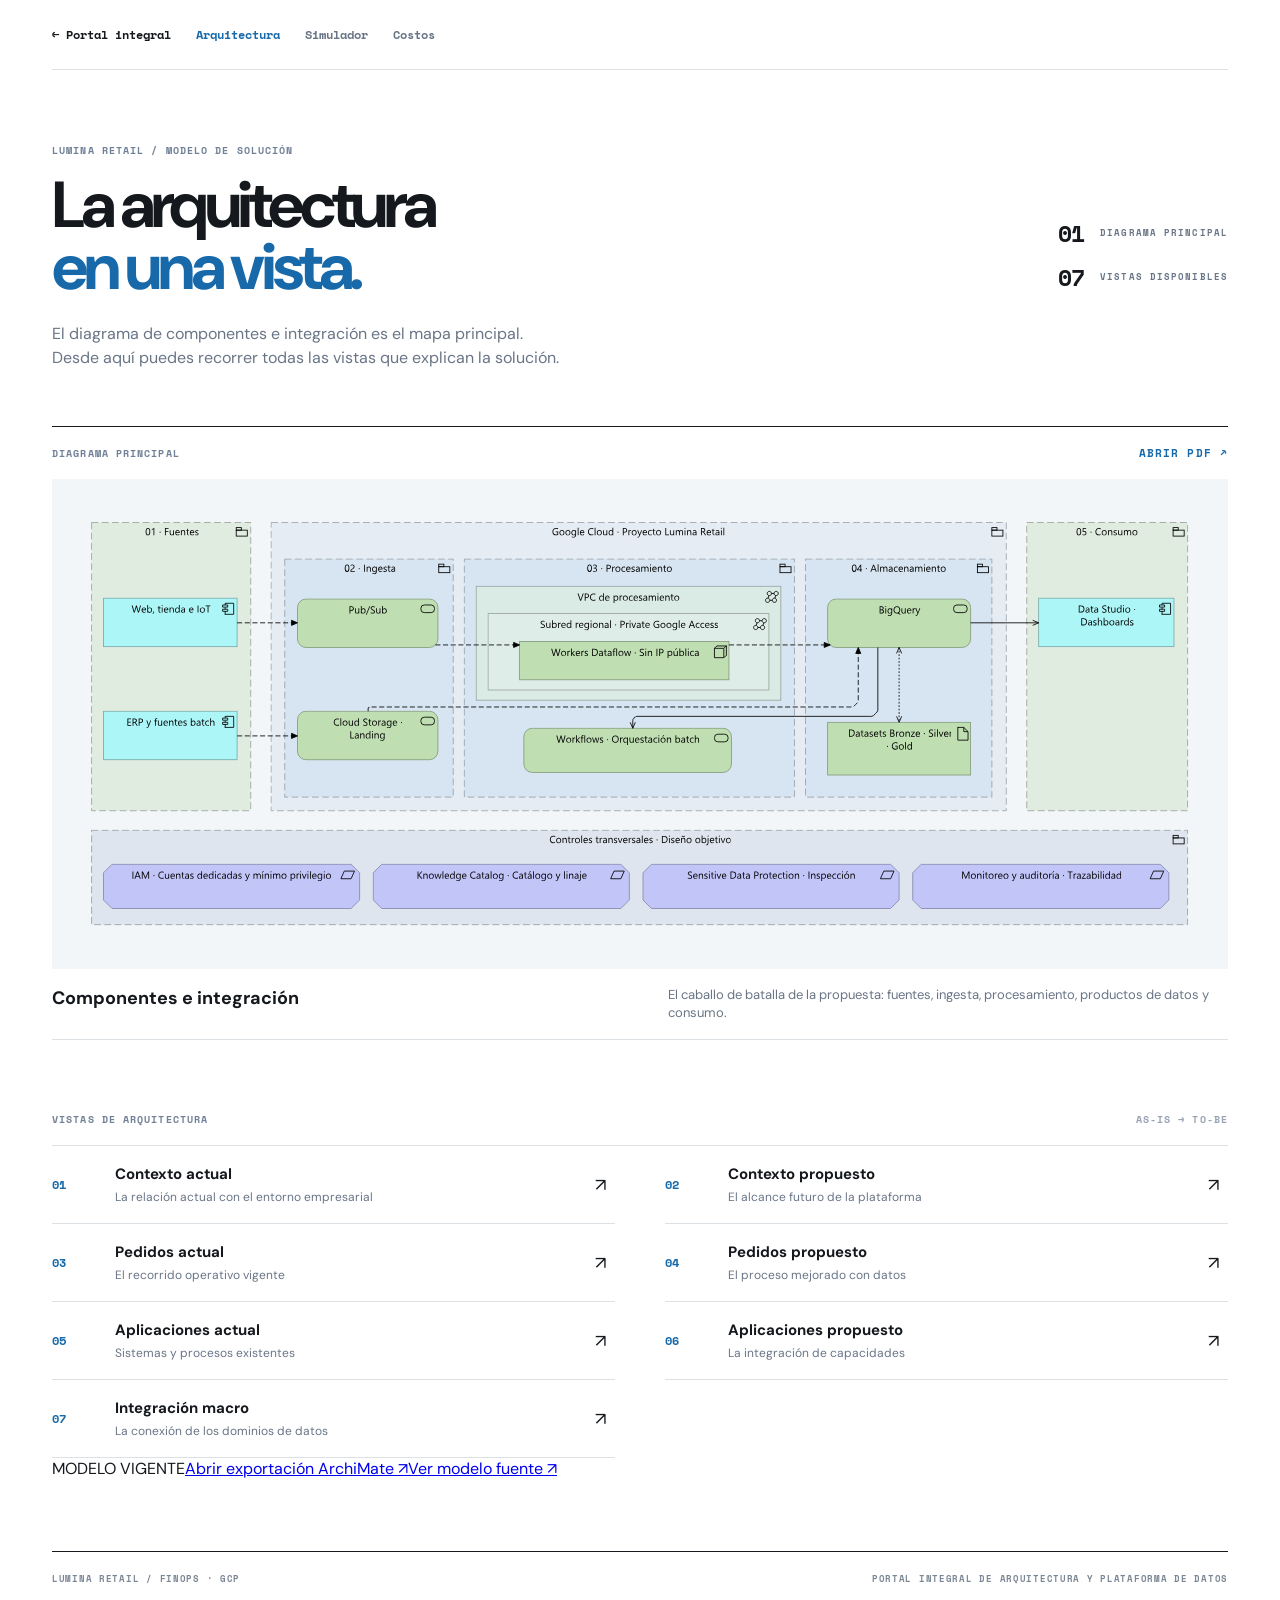
==== docs/arquitectura/index.html @ b5a973d7 "feat: add unified navigation and architecture viewer" ====
<!doctype html>
<html lang="es">
<head><meta charset="utf-8"><meta name="viewport" content="width=device-width,initial-scale=1"><title>Lumina · Arquitectura</title><link rel="stylesheet" href="styles.css"></head>
<body>
  <div class="wrap">
    <nav class="nav"><a href="../">← Portal integral</a><a class="active" href="./">Arquitectura</a><a href="../simulador/">Simulador</a><a href="../costos/">Costos</a></nav>
    <header><div><span class="eyebrow">LUMINA RETAIL / MODELO DE SOLUCIÓN</span><h1>La arquitectura<br><em>en una vista.</em></h1><p>El diagrama de componentes e integración es el mapa principal. Desde aquí puedes recorrer todas las vistas que explican la solución.</p></div><div class="meta"><b>01</b><span>diagrama principal</span><b>07</b><span>vistas disponibles</span></div></header>
    <main>
      <section class="hero"><div class="section-head"><span>DIAGRAMA PRINCIPAL</span><a href="../report-resources/figures/arquitectura/09_arquitectura_red_overview.pdf">Abrir PDF ↗</a></div><a class="hero-image" href="../report-resources/figures/arquitectura/09_arquitectura_red_overview.pdf"><img src="../report-resources/figures/arquitectura/09_arquitectura_red_overview.svg" alt="Diagrama de componentes e integración de Lumina Retail"></a><div class="hero-caption"><strong>Componentes e integración</strong><span>El caballo de batalla de la propuesta: fuentes, ingesta, procesamiento, productos de datos y consumo.</span></div></section>
      <section class="gallery"><div class="section-head"><span>VISTAS DE ARQUITECTURA</span><span class="muted">AS-IS → TO-BE</span></div><div class="grid" id="gallery"></div><div class="canonical"><span>MODELO VIGENTE</span><a href="../architecture/generated/arquitectura-archimate.pdf">Abrir exportación ArchiMate ↗</a><a href="https://github.com/Codenid/lumina-retail-data-platform/blob/main/docs/architecture/RetailSmart_ArquitecturaSolución.archimate">Ver modelo fuente ↗</a></div></section>
    </main>
    <footer><span>LUMINA RETAIL / FINOPS · GCP</span><span>Portal integral de arquitectura y plataforma de datos</span></footer>
  </div>
  <script>
    const views=[['01','Contexto actual','La relación actual con el entorno empresarial','01_contextual_asis.pdf'],['02','Contexto propuesto','El alcance futuro de la plataforma','02_contextual_tobe.pdf'],['03','Pedidos actual','El recorrido operativo vigente','03_pedidos_asis.pdf'],['04','Pedidos propuesto','El proceso mejorado con datos','04_pedidos_tobe.pdf'],['05','Aplicaciones actual','Sistemas y procesos existentes','05_aplicaciones_procesos_asis.pdf'],['06','Aplicaciones propuesto','La integración de capacidades','06_aplicaciones_procesos_tobe.pdf'],['07','Integración macro','La conexión de los dominios de datos','07_integracion_macro_tobe.pdf']];
    document.querySelector('#gallery').innerHTML=views.map(v=>`<a class="tile" href="../report-resources/figures/arquitectura/${v[3]}"><span class="tile-no">${v[0]}</span><div><b>${v[1]}</b><small>${v[2]}</small></div><strong>↗</strong></a>`).join('');
  </script>
</body></html>
---- docs/arquitectura/styles.css ----
@import url('https://fonts.googleapis.com/css2?family=DM+Sans:wght@400;500;600;700&family=Space+Mono:wght@400;700&display=swap');
:root{--ink:#15191e;--muted:#697586;--line:#dce1e6;--blue:#1769aa;--soft:#f3f6f8}*{box-sizing:border-box}body{margin:0;background:#fff;color:var(--ink);font-family:'DM Sans',sans-serif}.wrap{max-width:1360px;margin:auto;padding:0 52px}.nav{height:70px;border-bottom:1px solid var(--line);display:flex;align-items:center;gap:25px}.nav a{font:600 12px 'Space Mono',monospace;color:var(--muted);text-decoration:none}.nav a:first-child{color:var(--ink)}.nav .active{color:var(--blue)}header{display:flex;justify-content:space-between;gap:50px;padding:68px 0 55px}.eyebrow,.section-head,.meta{font:700 10px 'Space Mono',monospace;letter-spacing:.11em;text-transform:uppercase;color:#718096}h1{font-size:65px;line-height:.95;letter-spacing:-.065em;margin:16px 0 23px}h1 em{font-style:normal;color:var(--blue)}header p{max-width:520px;color:var(--muted);font-size:16px;line-height:1.55;margin:0}.meta{display:grid;grid-template-columns:auto auto;align-content:center;gap:10px 16px;min-width:170px}.meta b{font-size:23px;color:var(--ink);letter-spacing:-.04em}.meta span{font-size:9px;align-self:center;color:var(--muted)}.hero{border-top:1px solid var(--ink);padding-top:18px}.section-head{display:flex;justify-content:space-between;align-items:center;margin-bottom:18px}.section-head a{font:600 11px 'Space Mono',monospace;color:var(--blue);text-decoration:none}.hero-image{display:block;background:var(--soft);padding:30px}.hero-image img{display:block;width:100%;height:430px;object-fit:contain;mix-blend-mode:multiply}.hero-caption{display:flex;justify-content:space-between;gap:40px;padding:17px 0;border-bottom:1px solid var(--line)}.hero-caption strong{font-size:18px}.hero-caption span{max-width:560px;color:var(--muted);font-size:13px;line-height:1.4}.gallery{padding:72px 0}.muted{color:#98a2b3}.grid{display:grid;grid-template-columns:1fr 1fr;gap:0 50px;border-top:1px solid var(--line)}.tile{display:grid;grid-template-columns:48px 1fr 20px;gap:15px;align-items:center;padding:18px 0;border-bottom:1px solid var(--line);color:var(--ink);text-decoration:none}.tile:hover b{color:var(--blue)}.tile-no{font:700 12px 'Space Mono',monospace;color:var(--blue)}.tile b{display:block;font-size:15px}.tile small{display:block;color:var(--muted);font-size:12px;margin-top:5px}.tile strong{font-size:18px;font-weight:400}footer{border-top:1px solid var(--ink);padding:20px 0 30px;display:flex;justify-content:space-between;font:700 9px 'Space Mono',monospace;letter-spacing:.08em;color:#7b8794;text-transform:uppercase}@media(max-width:720px){.wrap{padding:0 20px}.nav{gap:13px;overflow:auto}.nav a{font-size:10px;white-space:nowrap}header{display:block;padding:45px 0}.meta{margin-top:30px}.hero-image img{height:220px}.hero-caption{display:block}.hero-caption span{display:block;margin-top:10px}.grid{grid-template-columns:1fr}h1{font-size:51px}footer{display:block;line-height:2}}
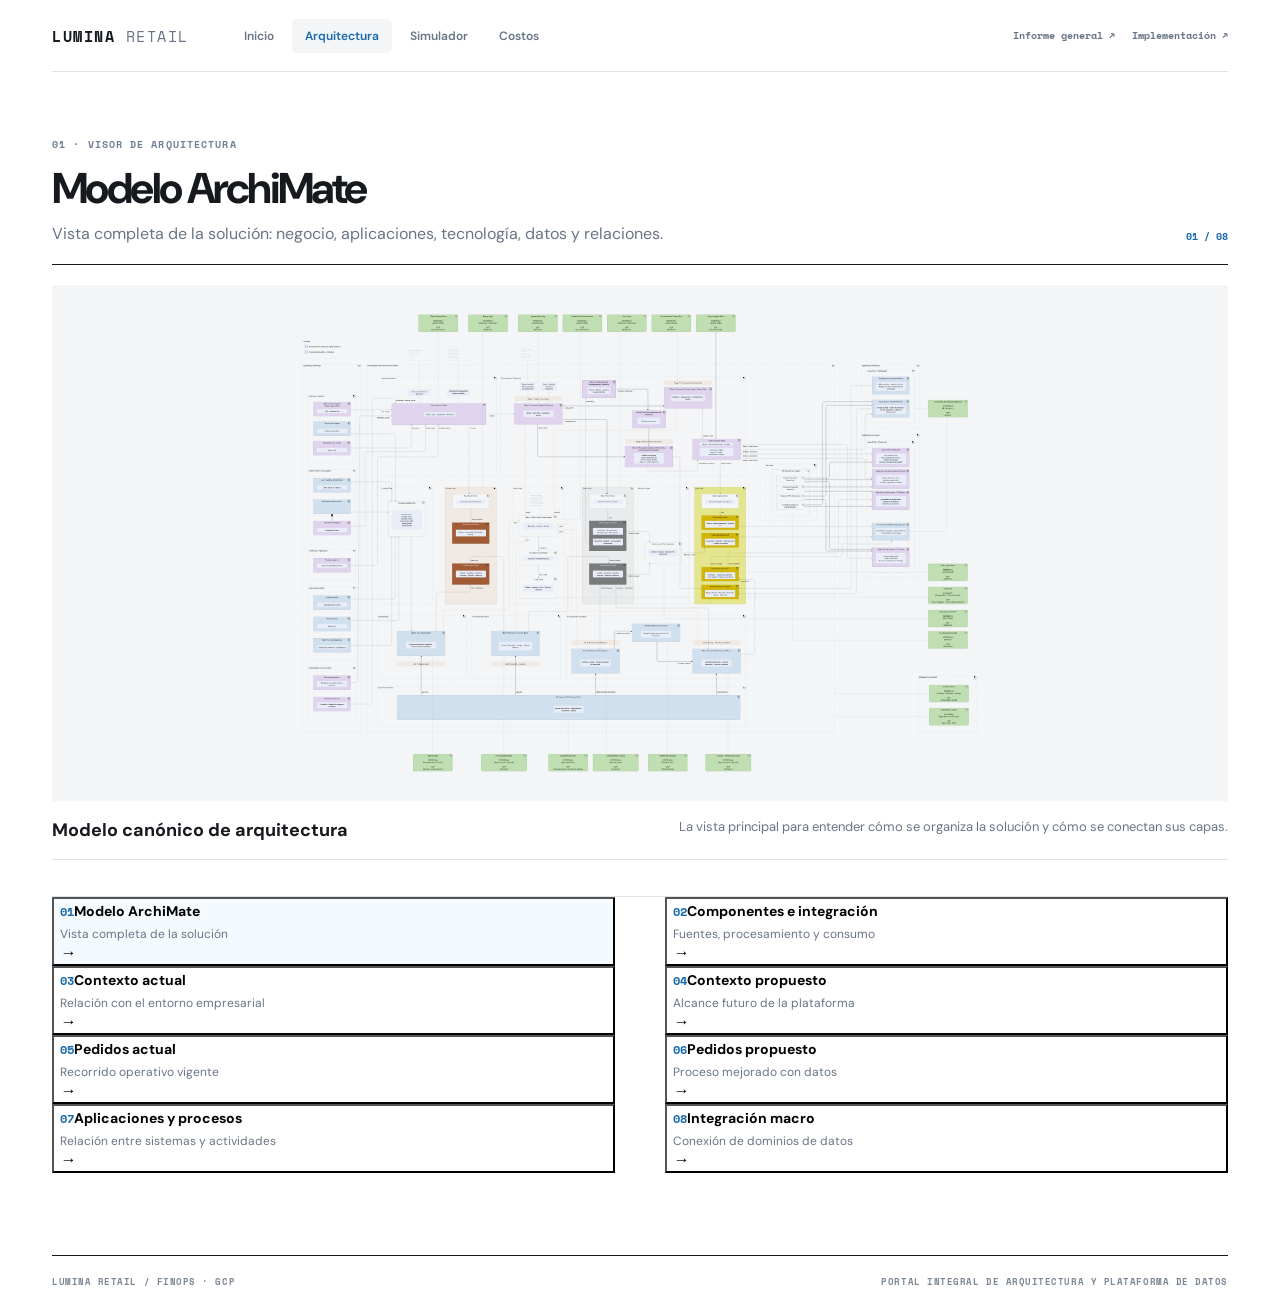
==== commit ceb89e1b: "fix: route architecture entry to integrated viewer" ====
--- a/docs/arquitectura/index.html
+++ b/docs/arquitectura/index.html
@@ -1,18 +1,10 @@
 <!doctype html>
 <html lang="es">
-<head><meta charset="utf-8"><meta name="viewport" content="width=device-width,initial-scale=1"><title>Lumina · Arquitectura</title><link rel="stylesheet" href="styles.css"></head>
-<body>
-  <div class="wrap">
-    <nav class="nav"><a href="../">← Portal integral</a><a class="active" href="./">Arquitectura</a><a href="../simulador/">Simulador</a><a href="../costos/">Costos</a></nav>
-    <header><div><span class="eyebrow">LUMINA RETAIL / MODELO DE SOLUCIÓN</span><h1>La arquitectura<br><em>en una vista.</em></h1><p>El diagrama de componentes e integración es el mapa principal. Desde aquí puedes recorrer todas las vistas que explican la solución.</p></div><div class="meta"><b>01</b><span>diagrama principal</span><b>07</b><span>vistas disponibles</span></div></header>
-    <main>
-      <section class="hero"><div class="section-head"><span>DIAGRAMA PRINCIPAL</span><a href="../report-resources/figures/arquitectura/09_arquitectura_red_overview.pdf">Abrir PDF ↗</a></div><a class="hero-image" href="../report-resources/figures/arquitectura/09_arquitectura_red_overview.pdf"><img src="../report-resources/figures/arquitectura/09_arquitectura_red_overview.svg" alt="Diagrama de componentes e integración de Lumina Retail"></a><div class="hero-caption"><strong>Componentes e integración</strong><span>El caballo de batalla de la propuesta: fuentes, ingesta, procesamiento, productos de datos y consumo.</span></div></section>
-      <section class="gallery"><div class="section-head"><span>VISTAS DE ARQUITECTURA</span><span class="muted">AS-IS → TO-BE</span></div><div class="grid" id="gallery"></div><div class="canonical"><span>MODELO VIGENTE</span><a href="../architecture/generated/arquitectura-archimate.pdf">Abrir exportación ArchiMate ↗</a><a href="https://github.com/Codenid/lumina-retail-data-platform/blob/main/docs/architecture/RetailSmart_ArquitecturaSolución.archimate">Ver modelo fuente ↗</a></div></section>
-    </main>
-    <footer><span>LUMINA RETAIL / FINOPS · GCP</span><span>Portal integral de arquitectura y plataforma de datos</span></footer>
-  </div>
-  <script>
-    const views=[['01','Contexto actual','La relación actual con el entorno empresarial','01_contextual_asis.pdf'],['02','Contexto propuesto','El alcance futuro de la plataforma','02_contextual_tobe.pdf'],['03','Pedidos actual','El recorrido operativo vigente','03_pedidos_asis.pdf'],['04','Pedidos propuesto','El proceso mejorado con datos','04_pedidos_tobe.pdf'],['05','Aplicaciones actual','Sistemas y procesos existentes','05_aplicaciones_procesos_asis.pdf'],['06','Aplicaciones propuesto','La integración de capacidades','06_aplicaciones_procesos_tobe.pdf'],['07','Integración macro','La conexión de los dominios de datos','07_integracion_macro_tobe.pdf']];
-    document.querySelector('#gallery').innerHTML=views.map(v=>`<a class="tile" href="../report-resources/figures/arquitectura/${v[3]}"><span class="tile-no">${v[0]}</span><div><b>${v[1]}</b><small>${v[2]}</small></div><strong>↗</strong></a>`).join('');
-  </script>
-</body></html>
+<head>
+  <meta charset="utf-8">
+  <meta http-equiv="refresh" content="0; url=../#arquitectura">
+  <meta name="viewport" content="width=device-width, initial-scale=1">
+  <title>Lumina · Arquitectura</title>
+</head>
+<body><p>Abriendo el visor integrado de arquitectura… <a href="../#arquitectura">Continuar</a></p></body>
+</html>
